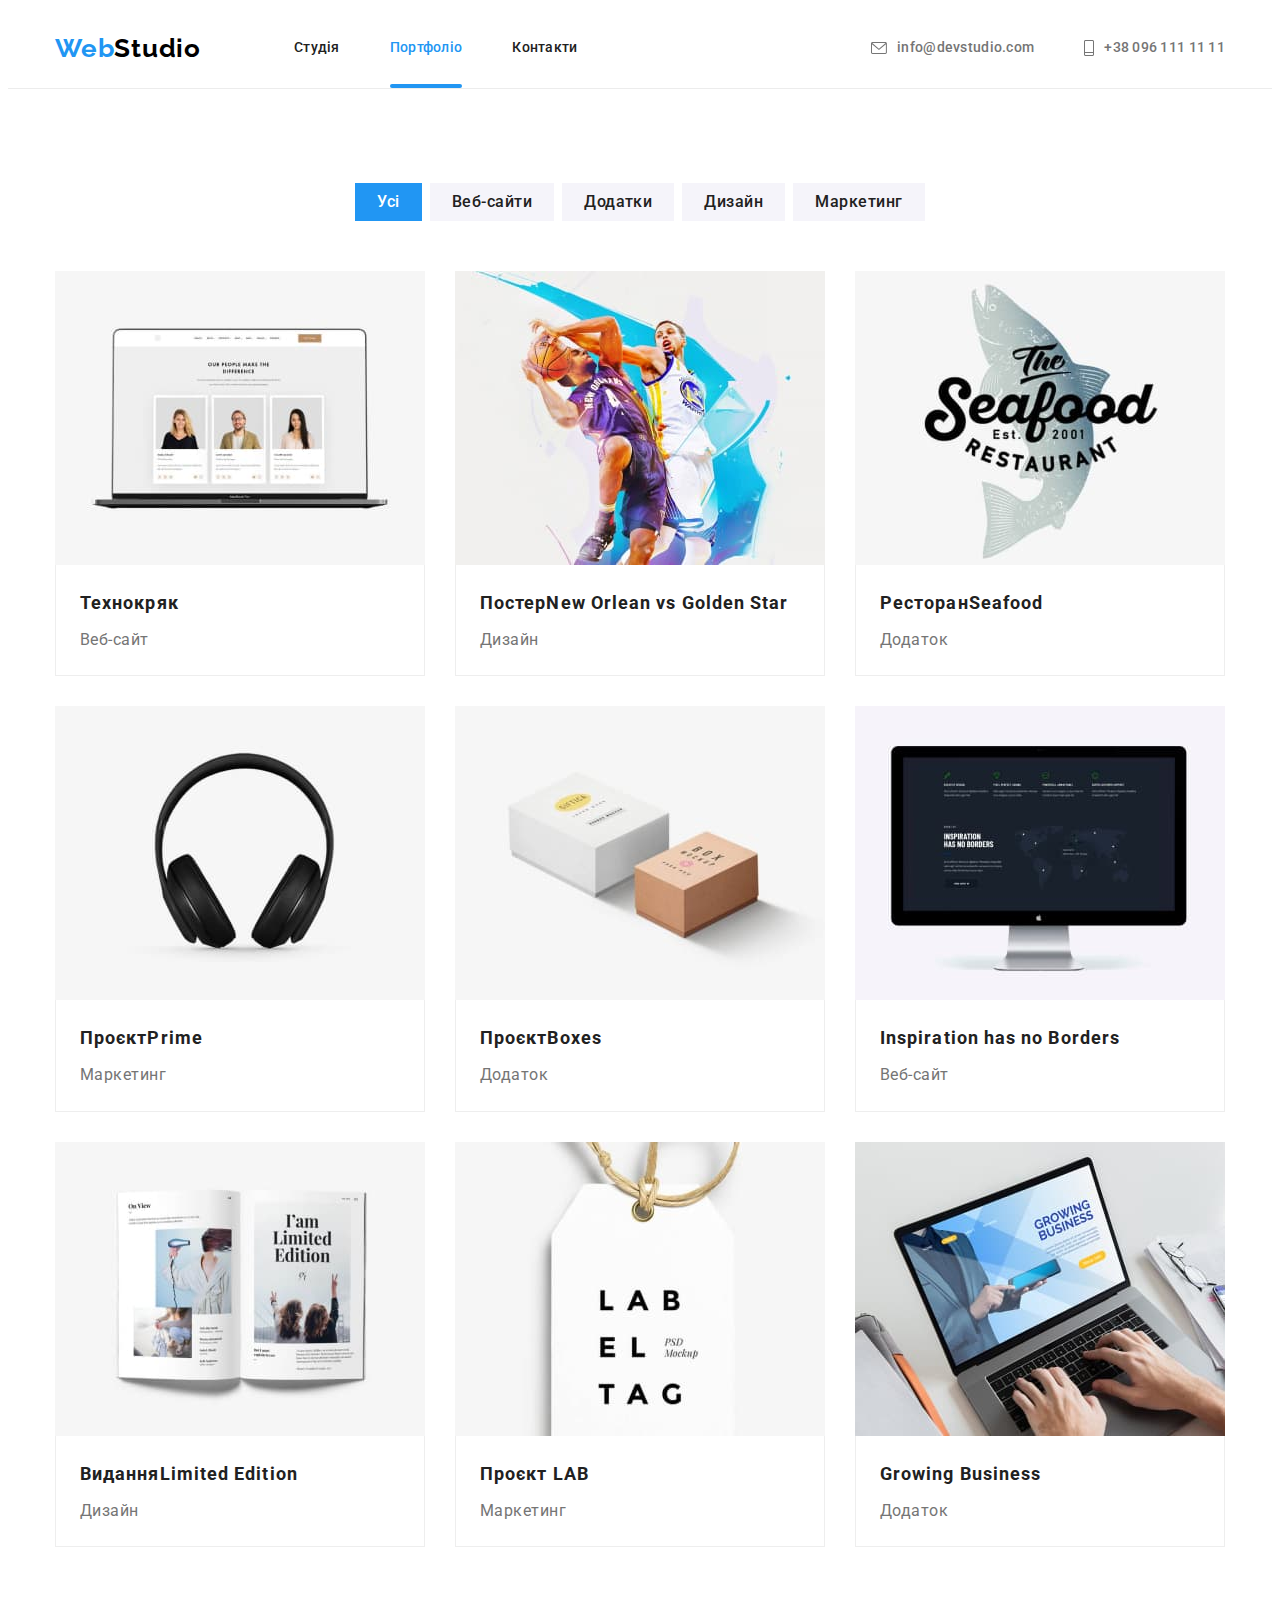
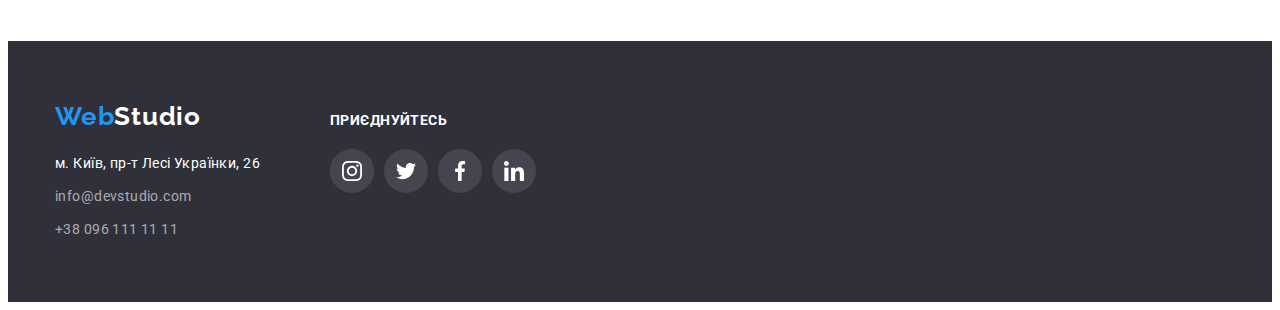
==== portfolio.html @ 074e0b4c "add modal window, edit html and css" ====
<!DOCTYPE html>
<html lang="uk">
  <head>
    <meta charset="UTF-8" />
    <meta name="viewport" content="width=device-width, initial-scale=1.0" />
    <title>Document</title>
    <link rel="preconnect" href="https://fonts.googleapis.com" />
    <link rel="preconnect" href="https://fonts.gstatic.com" crossorigin />
    <link
      href="https://fonts.googleapis.com/css2?family=Raleway:wght@700&family=Roboto:wght@400;500;700;900&display=swap"
      rel="stylesheet"
    />
    <link
      rel="stylesheet"
      href="https://cdnjs.cloudflare.com/ajax/libs/modern-normalize/1.1.0/modern-normalize.min.css"
      integrity="sha512-wpPYUAdjBVSE4KJnH1VR1HeZfpl1ub8YT/NKx4PuQ5NmX2tKuGu6U/JRp5y+Y8XG2tV+wKQpNHVUX03MfMFn9Q=="
      crossorigin="anonymous"
      referrerpolicy="no-referrer"
    />
    <link rel="stylesheet" href="./CSS/styles.css" />
  </head>

  <body>
    <header class="header">
      <div class="container nav-menu">
        <nav class="nav-menu">
          <a lang="en" href="./index.html" class="logo"
            ><span class="accent">Web</span>Studio</a
          >
          <ul class="site-nav list">
            <li class="item">
              <a href="./index.html" class="site-nav-link">Студія</a>
            </li>
            <li class="item">
              <a href="" class="site-nav-link current">Портфоліо</a>
            </li>
            <li class="item">
              <a href="" class="site-nav-link">Контакти</a>
            </li>
          </ul>
        </nav>
        <ul class="contacts list">
          <li class="item">
            <a href="mailto:info@devstudio.com" class="contacts-link"
              ><svg class="mail" width="16" height="12">
                <use href="./images/symbol-defs.svg#envelope"></use></svg
              >info@devstudio.com</a
            >
          </li>
          <li class="item">
            <a href="tel:+380961111111" class="contacts-link"
              ><svg class="tel" width="10" height="16">
                <use href="./images/symbol-defs.svg#smartphone"></use></svg
              >+38 096 111 11 11</a
            >
          </li>
        </ul>
      </div>
    </header>

    <main>
      <section class="our-projects">
        <div class="container">
          <h1 class="section-title hidden-title">Проекти</h1>
          <ul class="buttons list">
            <li class="buttons-list">
              <button type="button" class="filter-button current">Усі</button>
            </li>
            <li class="buttons-list">
              <button type="button" class="filter-button">Веб-сайти</button>
            </li>
            <li class="buttons-list">
              <button type="button" class="filter-button">Додатки</button>
            </li>
            <li class="buttons-list">
              <button type="button" class="filter-button">Дизайн</button>
            </li>
            <li class="buttons-list">
              <button type="button" class="filter-button">Маркетинг</button>
            </li>
          </ul>

          <ul class="projects-list list">
            <li class="projects-card">
              <div class="projects-card-cover">
                <img
                  src="./images/portfolio1.jpg"
                  alt="Веб-сайт"
                  width="370"
                  height="294"
                />
                <p class="projects-text">
                  Ресурс пропонує комплексні пропозиції з різним рівнем
                  функціоналу та сервісів. Все це дозволить відвідувачу отримати
                  вичерпні відомості про компанію чи приватну особу.
                </p>
              </div>
              <div class="project-area">
                <h2 class="projects-title">Технокряк</h2>
                <p class="project">Веб-сайт</p>
              </div>
            </li>
            <li class="projects-card">
              <div class="projects-card-cover">
                <img
                  src="./images/portfolio2.jpg"
                  alt="Дизайн постера"
                  width="370"
                  height="294"
                />
                <p class="projects-text">
                  Ресурс пропонує комплексні пропозиції з різним рівнем
                  функціоналу та сервісів. Все це дозволить відвідувачу отримати
                  вичерпні відомості про компанію чи приватну особу.
                </p>
              </div>
              <div class="project-area">
                <h2 class="projects-title">
                  Постер<span lang="en">New Orlean vs Golden Star</span>
                </h2>
                <p class="project">Дизайн</p>
              </div>
            </li>
            <li class="projects-card">
              <div class="projects-card-cover">
                <img
                  src="./images/portfolio3.jpg"
                  alt="Додаток"
                  width="370"
                  height="294"
                />
                <p class="projects-text">
                  Ресурс пропонує комплексні пропозиції з різним рівнем
                  функціоналу та сервісів. Все це дозволить відвідувачу отримати
                  вичерпні відомості про компанію чи приватну особу.
                </p>
              </div>
              <div class="project-area">
                <h2 class="projects-title">
                  Ресторан<span lang="en">Seafood</span>
                </h2>
                <p class="project">Додаток</p>
              </div>
            </li>
            <li class="projects-card">
              <div class="projects-card-cover">
                <img
                  src="./images/portfolio4.jpg"
                  alt="Маркетинг"
                  width="370"
                  height="294"
                />
                <p class="projects-text">
                  Ресурс пропонує комплексні пропозиції з різним рівнем
                  функціоналу та сервісів. Все це дозволить відвідувачу отримати
                  вичерпні відомості про компанію чи приватну особу.
                </p>
              </div>
              <div class="project-area">
                <h2 class="projects-title">
                  Проєкт<span lang="en">Prime</span>
                </h2>
                <p class="project">Маркетинг</p>
              </div>
            </li>
            <li class="projects-card">
              <div class="projects-card-cover">
                <img
                  src="./images/portfolio5.jpg"
                  alt="Додаток"
                  width="370"
                  height="294"
                />
                <p class="projects-text">
                  Ресурс пропонує комплексні пропозиції з різним рівнем
                  функціоналу та сервісів. Все це дозволить відвідувачу отримати
                  вичерпні відомості про компанію чи приватну особу.
                </p>
              </div>
              <div class="project-area">
                <h2 class="projects-title">
                  Проєкт<span lang="en">Boxes</span>
                </h2>
                <p class="project">Додаток</p>
              </div>
            </li>
            <li class="projects-card">
              <div class="projects-card-cover">
                <img
                  src="./images/portfolio6.jpg"
                  alt="Веб-сайт"
                  width="370"
                  height="294"
                />
                <p class="projects-text">
                  Ресурс пропонує комплексні пропозиції з різним рівнем
                  функціоналу та сервісів. Все це дозволить відвідувачу отримати
                  вичерпні відомості про компанію чи приватну особу.
                </p>
              </div>
              <div class="project-area">
                <h2 lang="en" class="projects-title">
                  Inspiration has no Borders
                </h2>
                <p class="project">Веб-сайт</p>
              </div>
            </li>
            <li class="projects-card">
              <div class="projects-card-cover">
                <img
                  src="./images/portfolio7.jpg"
                  alt="Дизайн видання"
                  width="370"
                  height="294"
                />
                <p class="projects-text">
                  Ресурс пропонує комплексні пропозиції з різним рівнем
                  функціоналу та сервісів. Все це дозволить відвідувачу отримати
                  вичерпні відомості про компанію чи приватну особу.
                </p>
              </div>
              <div class="project-area">
                <h2 class="projects-title">
                  Видання<span lang="en">Limited Edition</span>
                </h2>
                <p class="project">Дизайн</p>
              </div>
            </li>
            <li class="projects-card">
              <div class="projects-card-cover">
                <img
                  src="./images/portfolio8.jpg"
                  alt="Маркетинг"
                  width="370"
                  height="294"
                />
                <p class="projects-text">
                  Ресурс пропонує комплексні пропозиції з різним рівнем
                  функціоналу та сервісів. Все це дозволить відвідувачу отримати
                  вичерпні відомості про компанію чи приватну особу.
                </p>
              </div>
              <div class="project-area">
                <h2 class="projects-title">Проєкт LAB</h2>
                <p class="project">Маркетинг</p>
              </div>
            </li>
            <li class="projects-card">
              <div class="projects-card-cover">
                <img
                  src="./images/portfolio9.jpg"
                  alt="Додаток"
                  width="370"
                  height="294"
                />
                <p class="projects-text">
                  Ресурс пропонує комплексні пропозиції з різним рівнем
                  функціоналу та сервісів. Все це дозволить відвідувачу отримати
                  вичерпні відомості про компанію чи приватну особу.
                </p>
              </div>
              <div class="project-area">
                <h2 lang="en" class="projects-title">Growing Business</h2>
                <p class="project">Додаток</p>
              </div>
            </li>
          </ul>
        </div>
      </section>
    </main>

    <footer class="footer">
      <div class="container bottom">
        <div class="contacts-info">
          <a lang="en" href="./index.html" class="footer-logo"
            ><span class="accent">Web</span>Studio</a
          >
          <address>
            <ul class="list address-ul">
              <li class="address-link-list">
                <a href="" class="address-link address-map-link"
                  >м. Київ, пр-т Лесі Українки, 26</a
                >
              </li>
              <li class="address-link-list">
                <a href="mailto:info@devstudio.com" class="address-link"
                  >info@devstudio.com</a
                >
              </li>
              <li class="address-link-list">
                <a href="tel:+380961111111" class="address-link"
                  >+38 096 111 11 11</a
                >
              </li>
            </ul>
          </address>
        </div>
        <div class="join">
          <h2 class="join-title">Приєднуйтесь</h2>
          <ul class="soc-list">
            <li class="social-network">
              <a href="" class="soc-link">
                <svg class="soc-icon" width="20" height="20">
                  <use href="./images/symbol-defs.svg#instagram"></use>
                </svg>
              </a>
            </li>
            <li class="social-network">
              <a href="" class="soc-link">
                <svg class="soc-icon" width="20" height="20">
                  <use href="./images/symbol-defs.svg#twitter"></use>
                </svg>
              </a>
            </li>
            <li class="social-network">
              <a href="" class="soc-link">
                <svg class="soc-icon" width="20" height="20">
                  <use href="./images/symbol-defs.svg#facebook"></use>
                </svg>
              </a>
            </li>
            <li class="social-network">
              <a href="" class="soc-link">
                <svg class="soc-icon" width="20" height="20">
                  <use href="./images/symbol-defs.svg#linkedin"></use>
                </svg>
              </a>
            </li>
          </ul>
        </div>
      </div>
    </footer>
  </body>
</html>
---- CSS/styles.css ----
* {
  list-style: none;
  box-sizing: border-box;
}

p,
h1,
h2,
h3,
h4,
h5,
h6 {
  margin: 0;
}

ul {
  padding-left: 0;
  margin: 0;
  list-style: none;
}

a {
  text-decoration: none;
}

img {
  display: block;
}

:root {
  --primary-text-color: #212121;
  --secondary-text-color: #757575;
  --primary-bg-color: #ffffff;
  --secondary-bg-color: #2f303a;
  --accent-color: #2196f3;
  --header-logo-color: #000000;
  --btn-hover-bg-color: #188ce8;
  --filter-btn-bg-color: #f5f4fa;
  --address-link-color: rgba(255, 255, 255, 0.6);
  --svg-color: #afb1b8;
}

body {
  color: var(--primary-text-color);
  background-color: var(--primary-bg-color);
  font-family: 'Roboto', sans-serif;
}

.list {
  list-style: none;
  padding: 0;
  margin: 0;
}

.container {
  margin-left: auto;
  margin-right: auto;
  max-width: 1200px;
  padding-left: 15px;
  padding-right: 15px;
}

.header {
  border-bottom: 1px solid #ececec;
  background-color: var(--primary-bg-color);
}

.nav-menu {
  display: flex;
  align-items: center;
}

.logo,
.footer-logo {
  margin-top: 0;
  margin-bottom: 0;

  color: var(--header-logo-color);
  font-family: 'Raleway', sans-serif;
  font-style: normal;
  font-weight: 700;
  font-size: 26px;
  line-height: 1.2;
  letter-spacing: 0.03em;
  transition: color 250ms cubic-bezier(0.4, 0, 0.2, 1);
}

.logo:hover,
.logo:focus {
  color: var(--accent-color);
}

.accent {
  color: var(--accent-color);
  font-family: 'Raleway', sans-serif;
  font-style: normal;
  font-weight: 700;
  font-size: 26px;
  line-height: 1.2;
  letter-spacing: 0.03em;
}

.site-nav {
  display: flex;
  margin-left: 93px;
}

.site-nav .item + .item {
  margin-left: 50px;
}

.site-nav-link {
  display: block;
  padding-top: 32px;
  padding-bottom: 32px;

  color: var(--primary-text-color);
  font-weight: 500;
  font-size: 14px;
  line-height: 1.14;
  letter-spacing: 0.02em;
  text-decoration: none;
  transition: color 250ms cubic-bezier(0.4, 0, 0.2, 1);
}

.site-nav-link:hover,
.site-nav-link:focus,
.site-nav-link:active {
  color: var(--accent-color);
}

.item {
  position: relative;
}

.site-nav-link.current {
  color: var(--accent-color);
}

.site-nav-link.current::after {
  content: '';
  position: absolute;
  bottom: 0;
  left: 0;
  width: 100%;
  height: 4px;
  border-radius: 2px;
  background: var(--accent-color);
}

.contacts .item + .item {
  margin-left: 50px;
}

.contacts {
  display: flex;
  margin-left: auto;
  align-items: center;
}

.contacts-link {
  display: block;
  padding-top: 32px;
  padding-bottom: 32px;

  color: var(--secondary-text-color);
  font-weight: 500;
  font-size: 14px;
  line-height: 1.14;
  letter-spacing: 0.02em;
  text-decoration: none;
  transition: color 250ms cubic-bezier(0.4, 0, 0.2, 1);
}

.contacts-link:hover,
.contacts-link:focus {
  color: var(--accent-color);
}

.mail,
.tel {
  margin-right: 10px;
  vertical-align: middle;
  fill: currentColor;
  transition: fill 250ms cubic-bezier(0.4, 0, 0.2, 1);
}

.mail:hover,
.mail:focus {
  fill: currentColor;
}

.tel:hover,
.tel:focus {
  fill: currentColor;
}

/* Hero */
.hero {
  padding-top: 200px;
  padding-bottom: 200px;

  background-color: var(--secondary-bg-color);
  background-image: linear-gradient(
      rgba(47, 48, 58, 0.4),
      rgba(47, 48, 58, 0.4)
    ),
    url(../images/hero-background.jpg);
  background-repeat: no-repeat;
  background-size: cover;
  max-width: 1600px;
  margin: 0 auto;
}

.hero-title {
  margin: 0 auto;
  margin-bottom: 30px;
  max-width: 696px;

  color: var(--primary-bg-color);
  font-weight: 900;
  font-size: 44px;
  line-height: 1.36;
  text-align: center;
  letter-spacing: 0.06em;
  text-transform: uppercase;
}

.button {
  display: block;
  margin: 0 auto;
  min-width: 216px;
  height: 50px;
  border: none;
  border-radius: 4px;
  transition: background-color 250ms cubic-bezier(0.4, 0, 0.2, 1),
    color 250ms cubic-bezier(0.4, 0, 0.2, 1);

  color: var(--primary-bg-color);
  background-color: var(--accent-color);
  font-family: inherit;
  font-weight: 700;
  font-size: 16px;
  line-height: 1.9;
  text-align: center;
  letter-spacing: 0.06em;
}

.button:hover,
.button:focus,
.button:active {
  background-color: var(--btn-hover-bg-color);
  cursor: pointer;
}

.features {
  padding-top: 94px;
}

.feature-list .item {
  width: calc((100% - 30px * 3) / 4);
}

.hidden-title {
  position: absolute;
  width: 1px;
  height: 1px;
  margin: -1px;
  border: 0;
  padding: 0;
  white-space: nowrap;
  clip-path: inset(100%);
  clip: rect(0 0 0 0);
  overflow: hidden;
}

.section-title {
  margin-top: 0;
  margin-bottom: 50px;

  font-weight: 700;
  font-size: 36px;
  line-height: 1.17;
  text-align: center;
  letter-spacing: 0.03em;
}

.features-list {
  display: flex;
  gap: 30px;
}

.features-card-list {
  display: flex;
  justify-content: center;
  width: 270px;
  height: 120px;
  border-radius: 4px;
  margin-bottom: 30px;
  background-color: var(--filter-btn-bg-color);
}

.features-link {
  display: flex;
  justify-content: center;
  width: 100%;
  height: 100%;
  align-items: center;
}

.features-title {
  margin-top: 0;
  margin-bottom: 10px;

  font-weight: 700;
  font-size: 14px;
  line-height: 1.14;
  letter-spacing: 0.03em;
  text-transform: uppercase;
}

.features-text {
  margin-top: 0;
  margin-bottom: 0;

  color: var(--secondary-text-color);
  font-size: 14px;
  line-height: 1.7;
  letter-spacing: 0.03em;
}

/* Work */
.work {
  padding-top: 94px;
  padding-bottom: 94px;
}

.work-list {
  display: flex;
  gap: 30px;
}

.work-list-pic {
  width: calc((100% - 30px * 2) / 3);
}

.image {
  position: relative;
}
/* 
.block {
  display: block;
} */

.image-text {
  position: absolute;
  bottom: 0;
  left: 0;
  width: 370px;
  height: 70px;
  background-color: rgba(47, 48, 58, 0.8);
}

.image-paragraph {
  padding-top: 27px;
  padding-bottom: 27px;
  font-weight: 700;
  font-size: 14px;
  line-height: 1.14;
  text-align: center;
  letter-spacing: 0.03em;
  text-transform: uppercase;
  color: var(--primary-bg-color);
}

/* Team */
.team {
  padding-top: 94px;
  padding-bottom: 94px;

  background-color: var(--filter-btn-bg-color);
}

.team-list {
  display: flex;
  gap: 30px;
}

.team-list-person {
  width: calc((100% - 30px * 3) / 4);
  background-color: var(--primary-bg-color);
  box-shadow: 0px 1px 3px rgba(0, 0, 0, 0.12), 0px 1px 1px rgba(0, 0, 0, 0.14),
    0px 2px 1px rgba(0, 0, 0, 0.2);
}

.team-title-position {
  padding-top: 30px;
  padding-bottom: 0px;
}

.team-title {
  margin-top: 0;
  margin-bottom: 10px;

  font-weight: 500;
  font-size: 16px;
  line-height: 1.2;
  text-align: center;
  letter-spacing: 0.03em;
}

.team-position {
  margin-top: 0;
  margin-bottom: 16px;

  color: var(--secondary-text-color);
  font-size: 16px;
  line-height: 1.2;
  text-align: center;
  letter-spacing: 0.03em;
}

.team-soc-list {
  display: flex;
  justify-content: center;
  gap: 10px;
  margin-top: 0;
  margin-bottom: 30px;
}

.team-soc-item {
  width: 44px;
  height: 44px;
  margin-top: 0;
  margin-bottom: 0;
}

.team-soc-link {
  display: flex;
  justify-content: center;
  align-items: center;
  width: 100%;
  height: 100%;
  border-radius: 50%;
  background-color: var(--primary-bg-color);
  color: var(--svg-color);
  transition: background-color 250ms cubic-bezier(0.4, 0, 0.2, 1);
}

.team-soc-link:hover,
.team-soc-link:focus {
  background-color: var(--accent-color);
  color: var(--primary-bg-color);
}

.team-soc-icon {
  fill: currentColor;
  transition: fill 250ms cubic-bezier(0.4, 0, 0.2, 1);
}

.team-soc-icon:hover,
.team-soc-icon:focus {
  fill: currentColor;
}

/* Clients */
.clients {
  padding-top: 94px;
  padding-bottom: 94px;
}

.clients-title {
  margin-top: 0;
  margin-bottom: 50px;
  color: var(--primary-text-color);
  font-weight: 700;
  font-size: 36px;
  line-height: 1.17;
  text-align: center;
}

.clients-list {
  display: flex;
  flex-wrap: wrap;
  margin: 0;
  padding: 0;
}

.client:not(:last-child) {
  margin-right: 30px;
}

.clients-link {
  display: inline-flex;
  justify-content: center;
  align-items: center;
  width: 170px;
  height: 92px;
  color: var(--svg-color);
  border: 1px solid var(--svg-color);
  border-radius: 4px;
  transition: color 250ms cubic-bezier(0.4, 0, 0.2, 1),
    border 250ms cubic-bezier(0.4, 0, 0.2, 1);
}

.clients-link:hover,
.clients-link:focus {
  color: var(--accent-color);
  border: 1px solid var(--accent-color);
}

.clients-icon {
  fill: currentColor;
}

/* Footer */
.footer {
  padding-top: 60px;
  padding-bottom: 60px;

  background-color: var(--secondary-bg-color);
}

.bottom {
  display: flex;
  gap: 70px;
  align-items: baseline;
}

.footer-logo {
  color: var(--primary-bg-color);
}

.footer-logo:hover,
.footer-logo:focus {
  color: var(--accent-color);
}

.contacts-info {
  display: block;
}

.address-ul {
  margin-top: 20px;
  margin-bottom: 0;
}

.address-link-list {
  margin-bottom: 9px;
}

.address-link-list:last-child {
  margin-bottom: 0px;
}

.address-link {
  color: var(--address-link-color);
  font-style: normal;
  font-weight: 400;
  font-size: 14px;
  line-height: 1.7;
  letter-spacing: 0.03em;
  text-decoration: none;
  transition: color 250ms cubic-bezier(0.4, 0, 0.2, 1);
}

.address-link:hover,
.address-link:focus {
  color: var(--accent-color);
}

.address-map-link {
  color: var(--primary-bg-color);
}

.join {
  display: inline-block;
}

.join-title {
  display: flex;
  margin-top: 0;
  margin-bottom: 20px;

  color: var(--primary-bg-color);
  font-weight: 700;
  font-size: 14px;
  line-height: 1.14;
  letter-spacing: 0.03em;
  text-transform: uppercase;
}

.soc-list {
  display: flex;
  gap: 10px;
  align-items: baseline;
}

.social-network {
  display: flex;
  justify-content: center;
  margin-top: 0;
  margin-bottom: 0;
  align-items: center;
}

.soc-link {
  display: flex;
  justify-content: center;
  margin-top: 0;
  margin-bottom: 0;
  width: 44px;
  height: 44px;
  align-items: center;
  border-radius: 50%;
  background-color: rgba(255, 255, 255, 0.1);
  transition: background-color 250ms cubic-bezier(0.4, 0, 0.2, 1);
}

.soc-link:hover,
.soc-link:focus {
  background-color: var(--accent-color);
}

.soc-icon {
  fill: var(--primary-bg-color);
}

/* Portfolio */
.our-projects {
  padding-top: 94px;
  padding-bottom: 94px;
}

.buttons {
  margin-top: 0;
  margin-bottom: 50px;
  display: flex;
  justify-content: center;
  gap: 8px;
}

.buttons-list {
  margin-top: 0;
  margin-bottom: 0;
}

.filter-button {
  padding: 6px 22px;

  color: var(--primary-text-color);
  background-color: var(--filter-btn-bg-color);
  font-family: 'Roboto', sans-serif;
  font-weight: 500;
  font-size: 16px;
  line-height: 1.6;
  text-align: center;
  letter-spacing: 0.03em;
  border: none;
  transition: background-color 250ms cubic-bezier(0.4, 0, 0.2, 1),
    color 250ms cubic-bezier(0.4, 0, 0.2, 1),
    box-shadow 250ms cubic-bezier(0.4, 0, 0.2, 1);
}

.filter-button:hover,
.filter-button:focus,
.filter-button:active {
  background-color: var(--accent-color);
  color: var(--primary-bg-color);
  cursor: pointer;
  box-shadow: 1px 3px 1px rgba(0, 0, 0, 0.1), 0px 1px 2px rgba(0, 0, 0, 0.8),
    0px 2px 2px rgba(0, 0, 0, 0.12);
}

.filter-button.current {
  background-color: var(--accent-color);
  color: var(--primary-bg-color);
}

.projects-list {
  display: flex;
  flex-wrap: wrap;
  gap: 30px;
}

.projects-card {
  width: calc((100% - 60px) / 3);
}

.projects-card:hover,
.projects-card:focus {
  box-shadow: 0px 4px 4px rgba(0, 0, 0, 0.25);
  cursor: pointer;
}

.projects-card:hover,
.projects-card:focus {
  transform: translateY(0);
}

.projects-card-cover {
  position: relative;
  overflow: hidden;
}

.projects-card-cover:hover .projects-text,
.projects-card-cover:focus .projects-text {
  opacity: 1;
  transform: translateY(0);
}

.projects-text {
  position: absolute;
  top: 0;
  padding: 63px 24px;
  height: 100%;
  font-weight: 400;
  font-size: 18px;
  line-height: 1.56;
  letter-spacing: 0.03em;
  color: var(--primary-bg-color);
  background-color: rgba(33, 150, 243, 0.9);
  transform: translateY(100%);
  transition: transform 250ms cubic-bezier(0.4, 0, 0.2, 1);
  overflow: auto;
  pointer-events: none;
}

.project-area {
  padding: 20px 24px;
  border: 1px solid #eeeeee;
  border-top: none;
}

.projects-title {
  margin-top: 0;
  margin-bottom: 4px;

  font-weight: 700;
  font-size: 18px;
  line-height: 2;
  letter-spacing: 0.06em;
}

.project {
  margin-top: 0;
  margin-bottom: 0;

  color: var(--secondary-text-color);
  font-size: 16px;
  line-height: 1.9;
  letter-spacing: 0.03em;
}

.backdrop {
  position: fixed;
  top: 0;
  width: 100%;
  height: 100%;
  background-color: rgba(0, 0, 0, 0.2);
  transition: opacity 250ms linear, visibility 250ms linear;
}

.modal {
  width: 528px;
  height: 581px;
  background-color: var(--primary-bg-color);
  box-shadow: 0px 1px 3px rgba(0, 0, 0, 0.12), 0px 1px 1px rgba(0, 0, 0, 0.12),
    0px 2px 1px rgba(0, 0, 0, 0.2);
  border-radius: 4px;
  position: absolute;
  top: 50%;
  left: 50%;
  transform: translate(-50%, -50%) scaleY(1);
  transition: transform 250ms cubic-bezier(0.4, 0, 0.2, 1);
}

.backdrop.is-hidden .modal {
  transform: translate(-50%, -50%) scaleY(0);
}

.close-button {
  position: absolute;
  right: 8px;
  top: 8px;
  width: 30px;
  height: 30px;
  border-radius: 50%;
  background-color: transparent;
  display: flex;
  align-items: center;
  justify-content: center;
  border: 1px solid rgba(0, 0, 0, 0.1);
  cursor: pointer;
}
/* 
.close-button-icon {
  fill: #000000;
} */

.is-hidden {
  visibility: hidden;
  opacity: 0;
  pointer-events: 0;
}
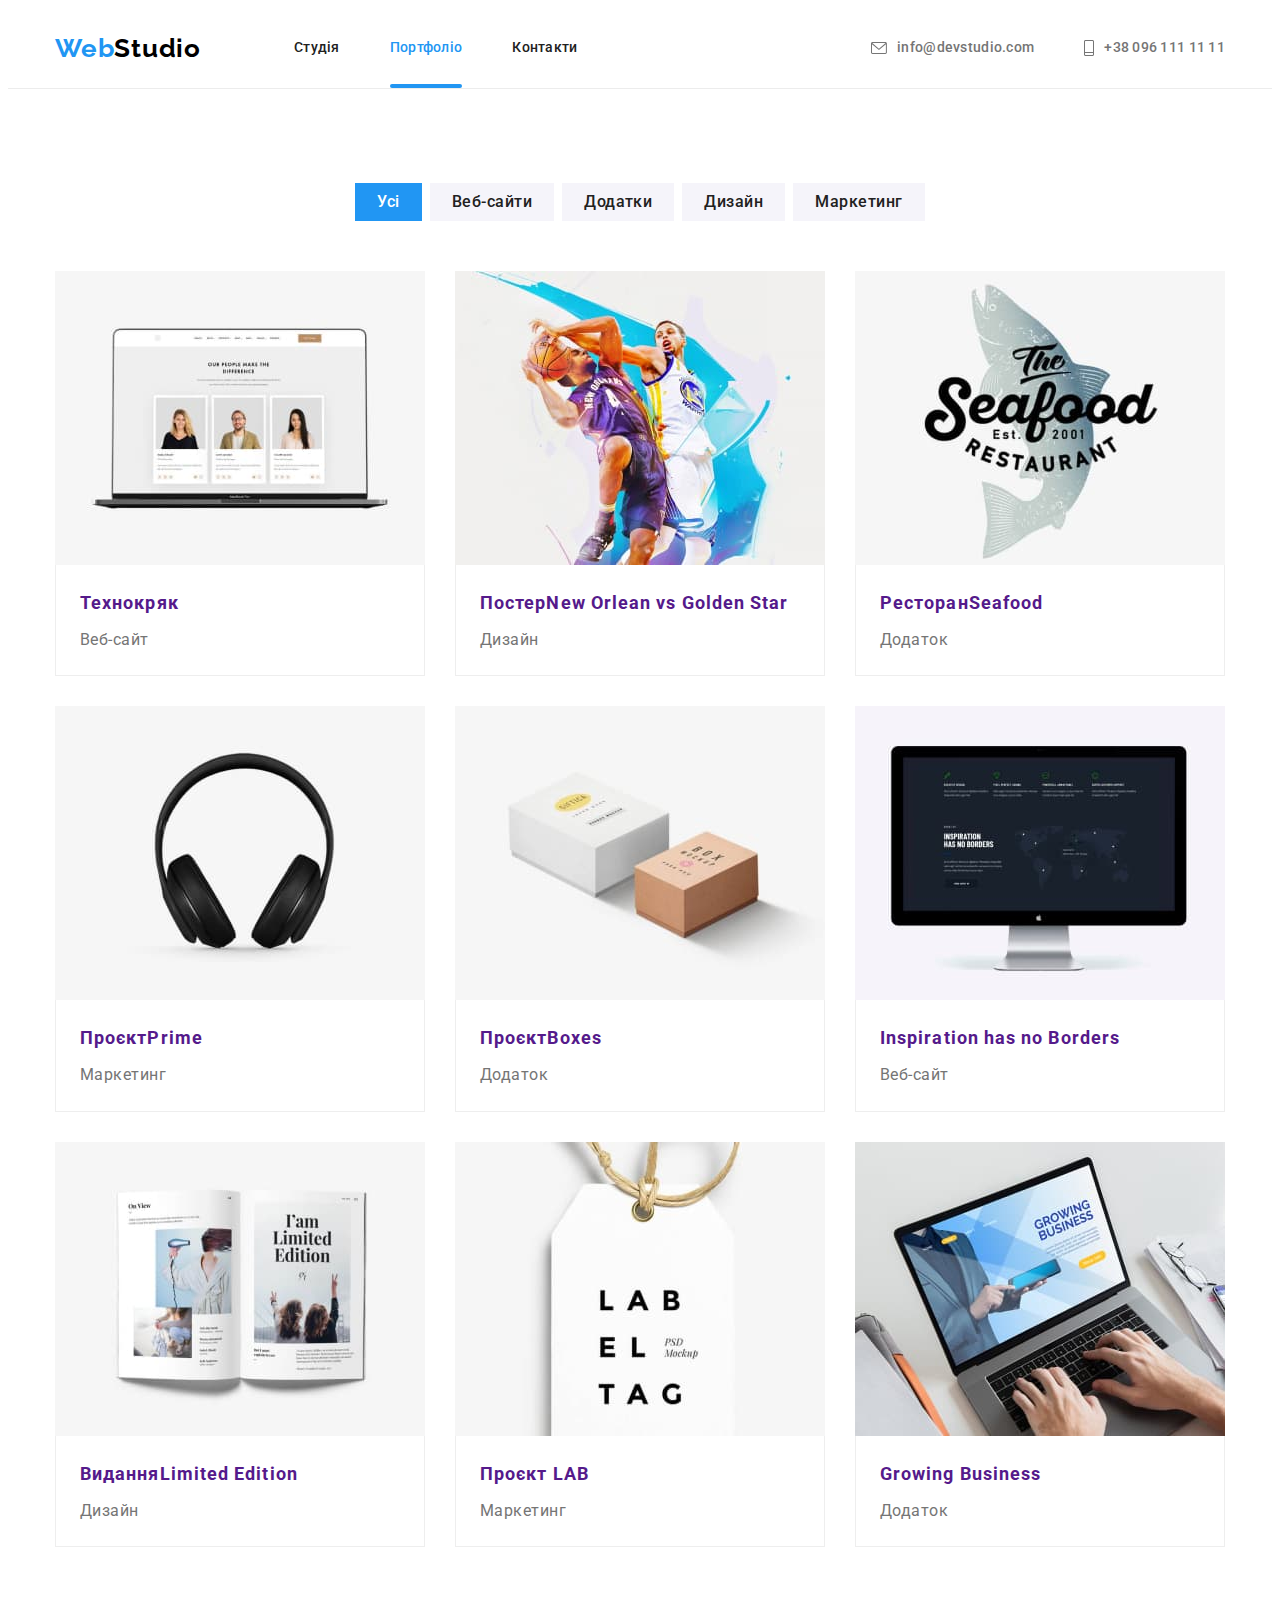
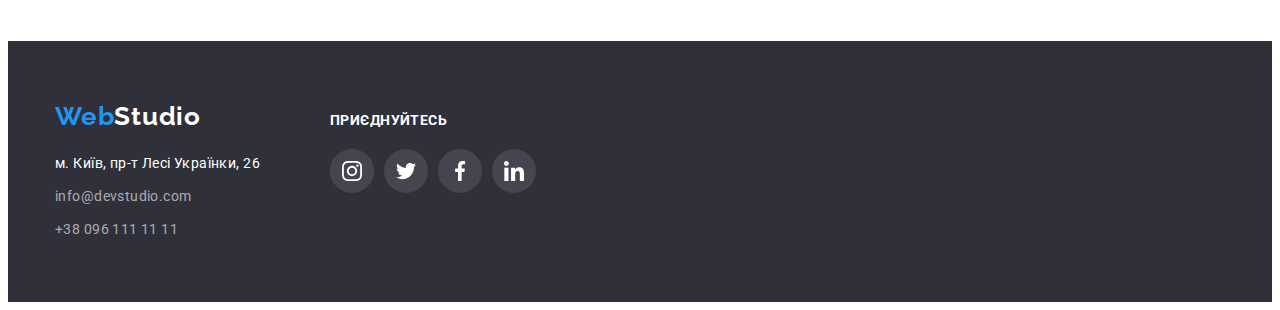
==== commit f9d92538: "add modal window, edit html and css" ====
--- a/portfolio.html
+++ b/portfolio.html
@@ -82,187 +82,205 @@
 
           <ul class="projects-list list">
             <li class="projects-card">
-              <div class="projects-card-cover">
-                <img
-                  src="./images/portfolio1.jpg"
-                  alt="Веб-сайт"
-                  width="370"
-                  height="294"
-                />
-                <p class="projects-text">
-                  Ресурс пропонує комплексні пропозиції з різним рівнем
-                  функціоналу та сервісів. Все це дозволить відвідувачу отримати
-                  вичерпні відомості про компанію чи приватну особу.
-                </p>
-              </div>
-              <div class="project-area">
-                <h2 class="projects-title">Технокряк</h2>
-                <p class="project">Веб-сайт</p>
-              </div>
-            </li>
-            <li class="projects-card">
-              <div class="projects-card-cover">
-                <img
-                  src="./images/portfolio2.jpg"
-                  alt="Дизайн постера"
-                  width="370"
-                  height="294"
-                />
-                <p class="projects-text">
-                  Ресурс пропонує комплексні пропозиції з різним рівнем
-                  функціоналу та сервісів. Все це дозволить відвідувачу отримати
-                  вичерпні відомості про компанію чи приватну особу.
-                </p>
-              </div>
-              <div class="project-area">
-                <h2 class="projects-title">
-                  Постер<span lang="en">New Orlean vs Golden Star</span>
-                </h2>
-                <p class="project">Дизайн</p>
-              </div>
-            </li>
-            <li class="projects-card">
-              <div class="projects-card-cover">
-                <img
-                  src="./images/portfolio3.jpg"
-                  alt="Додаток"
-                  width="370"
-                  height="294"
-                />
-                <p class="projects-text">
-                  Ресурс пропонує комплексні пропозиції з різним рівнем
-                  функціоналу та сервісів. Все це дозволить відвідувачу отримати
-                  вичерпні відомості про компанію чи приватну особу.
-                </p>
-              </div>
-              <div class="project-area">
-                <h2 class="projects-title">
-                  Ресторан<span lang="en">Seafood</span>
-                </h2>
-                <p class="project">Додаток</p>
-              </div>
-            </li>
-            <li class="projects-card">
-              <div class="projects-card-cover">
-                <img
-                  src="./images/portfolio4.jpg"
-                  alt="Маркетинг"
-                  width="370"
-                  height="294"
-                />
-                <p class="projects-text">
-                  Ресурс пропонує комплексні пропозиції з різним рівнем
-                  функціоналу та сервісів. Все це дозволить відвідувачу отримати
-                  вичерпні відомості про компанію чи приватну особу.
-                </p>
-              </div>
-              <div class="project-area">
-                <h2 class="projects-title">
-                  Проєкт<span lang="en">Prime</span>
-                </h2>
-                <p class="project">Маркетинг</p>
-              </div>
-            </li>
-            <li class="projects-card">
-              <div class="projects-card-cover">
-                <img
-                  src="./images/portfolio5.jpg"
-                  alt="Додаток"
-                  width="370"
-                  height="294"
-                />
-                <p class="projects-text">
-                  Ресурс пропонує комплексні пропозиції з різним рівнем
-                  функціоналу та сервісів. Все це дозволить відвідувачу отримати
-                  вичерпні відомості про компанію чи приватну особу.
-                </p>
-              </div>
-              <div class="project-area">
-                <h2 class="projects-title">
-                  Проєкт<span lang="en">Boxes</span>
-                </h2>
-                <p class="project">Додаток</p>
-              </div>
-            </li>
-            <li class="projects-card">
-              <div class="projects-card-cover">
-                <img
-                  src="./images/portfolio6.jpg"
-                  alt="Веб-сайт"
-                  width="370"
-                  height="294"
-                />
-                <p class="projects-text">
-                  Ресурс пропонує комплексні пропозиції з різним рівнем
-                  функціоналу та сервісів. Все це дозволить відвідувачу отримати
-                  вичерпні відомості про компанію чи приватну особу.
-                </p>
-              </div>
-              <div class="project-area">
-                <h2 lang="en" class="projects-title">
-                  Inspiration has no Borders
-                </h2>
-                <p class="project">Веб-сайт</p>
-              </div>
-            </li>
-            <li class="projects-card">
-              <div class="projects-card-cover">
-                <img
-                  src="./images/portfolio7.jpg"
-                  alt="Дизайн видання"
-                  width="370"
-                  height="294"
-                />
-                <p class="projects-text">
-                  Ресурс пропонує комплексні пропозиції з різним рівнем
-                  функціоналу та сервісів. Все це дозволить відвідувачу отримати
-                  вичерпні відомості про компанію чи приватну особу.
-                </p>
-              </div>
-              <div class="project-area">
-                <h2 class="projects-title">
-                  Видання<span lang="en">Limited Edition</span>
-                </h2>
-                <p class="project">Дизайн</p>
-              </div>
-            </li>
-            <li class="projects-card">
-              <div class="projects-card-cover">
-                <img
-                  src="./images/portfolio8.jpg"
-                  alt="Маркетинг"
-                  width="370"
-                  height="294"
-                />
-                <p class="projects-text">
-                  Ресурс пропонує комплексні пропозиції з різним рівнем
-                  функціоналу та сервісів. Все це дозволить відвідувачу отримати
-                  вичерпні відомості про компанію чи приватну особу.
-                </p>
-              </div>
-              <div class="project-area">
-                <h2 class="projects-title">Проєкт LAB</h2>
-                <p class="project">Маркетинг</p>
-              </div>
-            </li>
-            <li class="projects-card">
-              <div class="projects-card-cover">
-                <img
-                  src="./images/portfolio9.jpg"
-                  alt="Додаток"
-                  width="370"
-                  height="294"
-                />
-                <p class="projects-text">
-                  Ресурс пропонує комплексні пропозиції з різним рівнем
-                  функціоналу та сервісів. Все це дозволить відвідувачу отримати
-                  вичерпні відомості про компанію чи приватну особу.
-                </p>
-              </div>
-              <div class="project-area">
-                <h2 lang="en" class="projects-title">Growing Business</h2>
-                <p class="project">Додаток</p>
-              </div>
+              <a href="" class="projects-link">
+                <div class="projects-card-cover">
+                  <img
+                    src="./images/portfolio1.jpg"
+                    alt="Веб-сайт"
+                    width="370"
+                    height="294"
+                  />
+                  <p class="projects-text">
+                    Ресурс пропонує комплексні пропозиції з різним рівнем
+                    функціоналу та сервісів. Все це дозволить відвідувачу
+                    отримати вичерпні відомості про компанію чи приватну особу.
+                  </p>
+                </div>
+                <div class="project-area">
+                  <h2 class="projects-title">Технокряк</h2>
+                  <p class="project">Веб-сайт</p>
+                </div>
+              </a>
+            </li>
+            <li class="projects-card">
+              <a href="" class="projects-link">
+                <div class="projects-card-cover">
+                  <img
+                    src="./images/portfolio2.jpg"
+                    alt="Дизайн постера"
+                    width="370"
+                    height="294"
+                  />
+                  <p class="projects-text">
+                    Ресурс пропонує комплексні пропозиції з різним рівнем
+                    функціоналу та сервісів. Все це дозволить відвідувачу
+                    отримати вичерпні відомості про компанію чи приватну особу.
+                  </p>
+                </div>
+                <div class="project-area">
+                  <h2 class="projects-title">
+                    Постер<span lang="en">New Orlean vs Golden Star</span>
+                  </h2>
+                  <p class="project">Дизайн</p>
+                </div>
+              </a>
+            </li>
+            <li class="projects-card">
+              <a href="" class="projects-link">
+                <div class="projects-card-cover">
+                  <img
+                    src="./images/portfolio3.jpg"
+                    alt="Додаток"
+                    width="370"
+                    height="294"
+                  />
+                  <p class="projects-text">
+                    Ресурс пропонує комплексні пропозиції з різним рівнем
+                    функціоналу та сервісів. Все це дозволить відвідувачу
+                    отримати вичерпні відомості про компанію чи приватну особу.
+                  </p>
+                </div>
+                <div class="project-area">
+                  <h2 class="projects-title">
+                    Ресторан<span lang="en">Seafood</span>
+                  </h2>
+                  <p class="project">Додаток</p>
+                </div>
+              </a>
+            </li>
+            <li class="projects-card">
+              <a href="" class="projects-link">
+                <div class="projects-card-cover">
+                  <img
+                    src="./images/portfolio4.jpg"
+                    alt="Маркетинг"
+                    width="370"
+                    height="294"
+                  />
+                  <p class="projects-text">
+                    Ресурс пропонує комплексні пропозиції з різним рівнем
+                    функціоналу та сервісів. Все це дозволить відвідувачу
+                    отримати вичерпні відомості про компанію чи приватну особу.
+                  </p>
+                </div>
+                <div class="project-area">
+                  <h2 class="projects-title">
+                    Проєкт<span lang="en">Prime</span>
+                  </h2>
+                  <p class="project">Маркетинг</p>
+                </div>
+              </a>
+            </li>
+            <li class="projects-card">
+              <a href="" class="projects-link">
+                <div class="projects-card-cover">
+                  <img
+                    src="./images/portfolio5.jpg"
+                    alt="Додаток"
+                    width="370"
+                    height="294"
+                  />
+                  <p class="projects-text">
+                    Ресурс пропонує комплексні пропозиції з різним рівнем
+                    функціоналу та сервісів. Все це дозволить відвідувачу
+                    отримати вичерпні відомості про компанію чи приватну особу.
+                  </p>
+                </div>
+                <div class="project-area">
+                  <h2 class="projects-title">
+                    Проєкт<span lang="en">Boxes</span>
+                  </h2>
+                  <p class="project">Додаток</p>
+                </div>
+              </a>
+            </li>
+            <li class="projects-card">
+              <a href="" class="projects-link">
+                <div class="projects-card-cover">
+                  <img
+                    src="./images/portfolio6.jpg"
+                    alt="Веб-сайт"
+                    width="370"
+                    height="294"
+                  />
+                  <p class="projects-text">
+                    Ресурс пропонує комплексні пропозиції з різним рівнем
+                    функціоналу та сервісів. Все це дозволить відвідувачу
+                    отримати вичерпні відомості про компанію чи приватну особу.
+                  </p>
+                </div>
+                <div class="project-area">
+                  <h2 lang="en" class="projects-title">
+                    Inspiration has no Borders
+                  </h2>
+                  <p class="project">Веб-сайт</p>
+                </div>
+              </a>
+            </li>
+            <li class="projects-card">
+              <a href="" class="projects-link">
+                <div class="projects-card-cover">
+                  <img
+                    src="./images/portfolio7.jpg"
+                    alt="Дизайн видання"
+                    width="370"
+                    height="294"
+                  />
+                  <p class="projects-text">
+                    Ресурс пропонує комплексні пропозиції з різним рівнем
+                    функціоналу та сервісів. Все це дозволить відвідувачу
+                    отримати вичерпні відомості про компанію чи приватну особу.
+                  </p>
+                </div>
+                <div class="project-area">
+                  <h2 class="projects-title">
+                    Видання<span lang="en">Limited Edition</span>
+                  </h2>
+                  <p class="project">Дизайн</p>
+                </div>
+              </a>
+            </li>
+            <li class="projects-card">
+              <a href="" class="projects-link">
+                <div class="projects-card-cover">
+                  <img
+                    src="./images/portfolio8.jpg"
+                    alt="Маркетинг"
+                    width="370"
+                    height="294"
+                  />
+                  <p class="projects-text">
+                    Ресурс пропонує комплексні пропозиції з різним рівнем
+                    функціоналу та сервісів. Все це дозволить відвідувачу
+                    отримати вичерпні відомості про компанію чи приватну особу.
+                  </p>
+                </div>
+                <div class="project-area">
+                  <h2 class="projects-title">Проєкт LAB</h2>
+                  <p class="project">Маркетинг</p>
+                </div>
+              </a>
+            </li>
+            <li class="projects-card">
+              <a href="" class="projects-link">
+                <div class="projects-card-cover">
+                  <img
+                    src="./images/portfolio9.jpg"
+                    alt="Додаток"
+                    width="370"
+                    height="294"
+                  />
+                  <p class="projects-text">
+                    Ресурс пропонує комплексні пропозиції з різним рівнем
+                    функціоналу та сервісів. Все це дозволить відвідувачу
+                    отримати вичерпні відомості про компанію чи приватну особу.
+                  </p>
+                </div>
+                <div class="project-area">
+                  <h2 lang="en" class="projects-title">Growing Business</h2>
+                  <p class="project">Додаток</p>
+                </div>
+              </a>
             </li>
           </ul>
         </div>
--- a/CSS/styles.css
+++ b/CSS/styles.css
@@ -687,26 +687,20 @@
   width: calc((100% - 60px) / 3);
 }
 
+.projects-link:focus .projects-text,
+.projects-link:hover .projects-text {
+  transform: translateY(0);
+}
+
 .projects-card:hover,
 .projects-card:focus {
   box-shadow: 0px 4px 4px rgba(0, 0, 0, 0.25);
   cursor: pointer;
 }
 
-.projects-card:hover,
-.projects-card:focus {
-  transform: translateY(0);
-}
-
 .projects-card-cover {
   position: relative;
   overflow: hidden;
-}
-
-.projects-card-cover:hover .projects-text,
-.projects-card-cover:focus .projects-text {
-  opacity: 1;
-  transform: translateY(0);
 }
 
 .projects-text {
@@ -752,6 +746,7 @@
   letter-spacing: 0.03em;
 }
 
+/* Modal */
 .backdrop {
   position: fixed;
   top: 0;
@@ -793,10 +788,6 @@
   border: 1px solid rgba(0, 0, 0, 0.1);
   cursor: pointer;
 }
-/* 
-.close-button-icon {
-  fill: #000000;
-} */
 
 .is-hidden {
   visibility: hidden;
